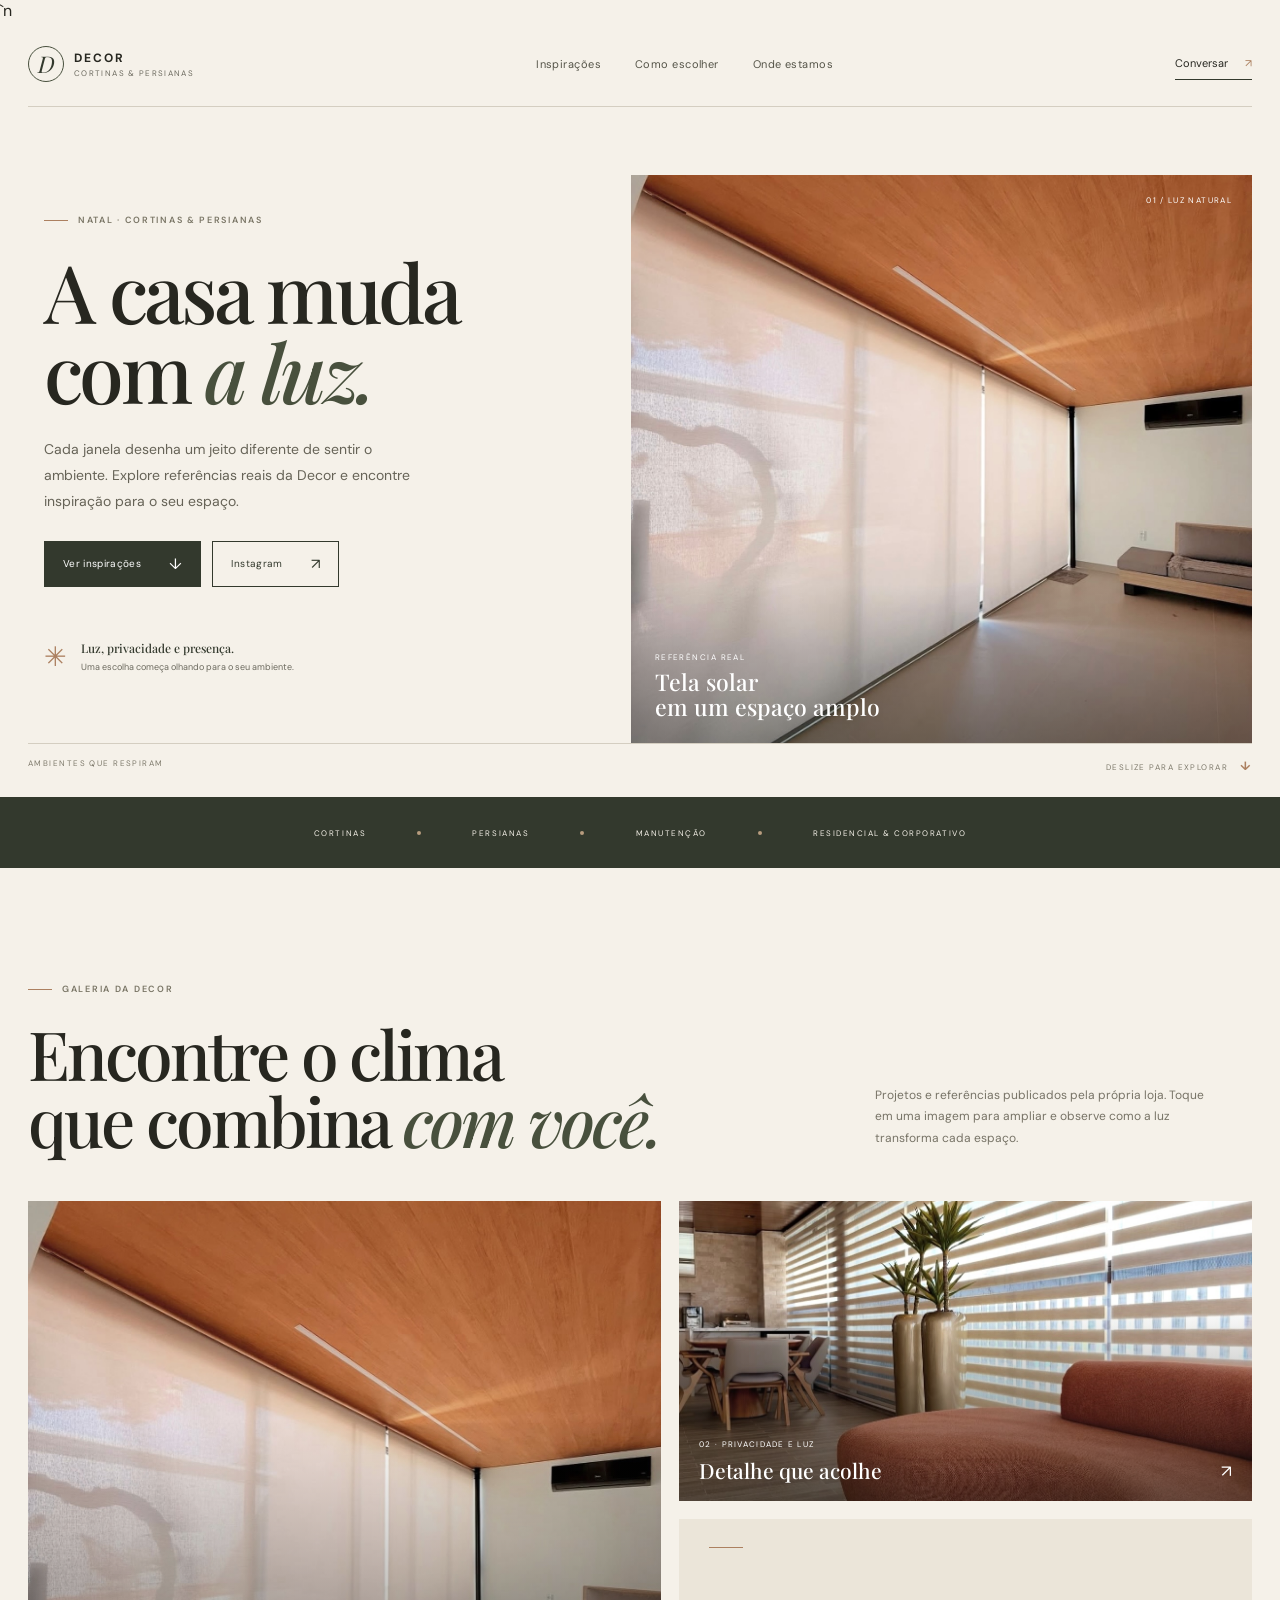
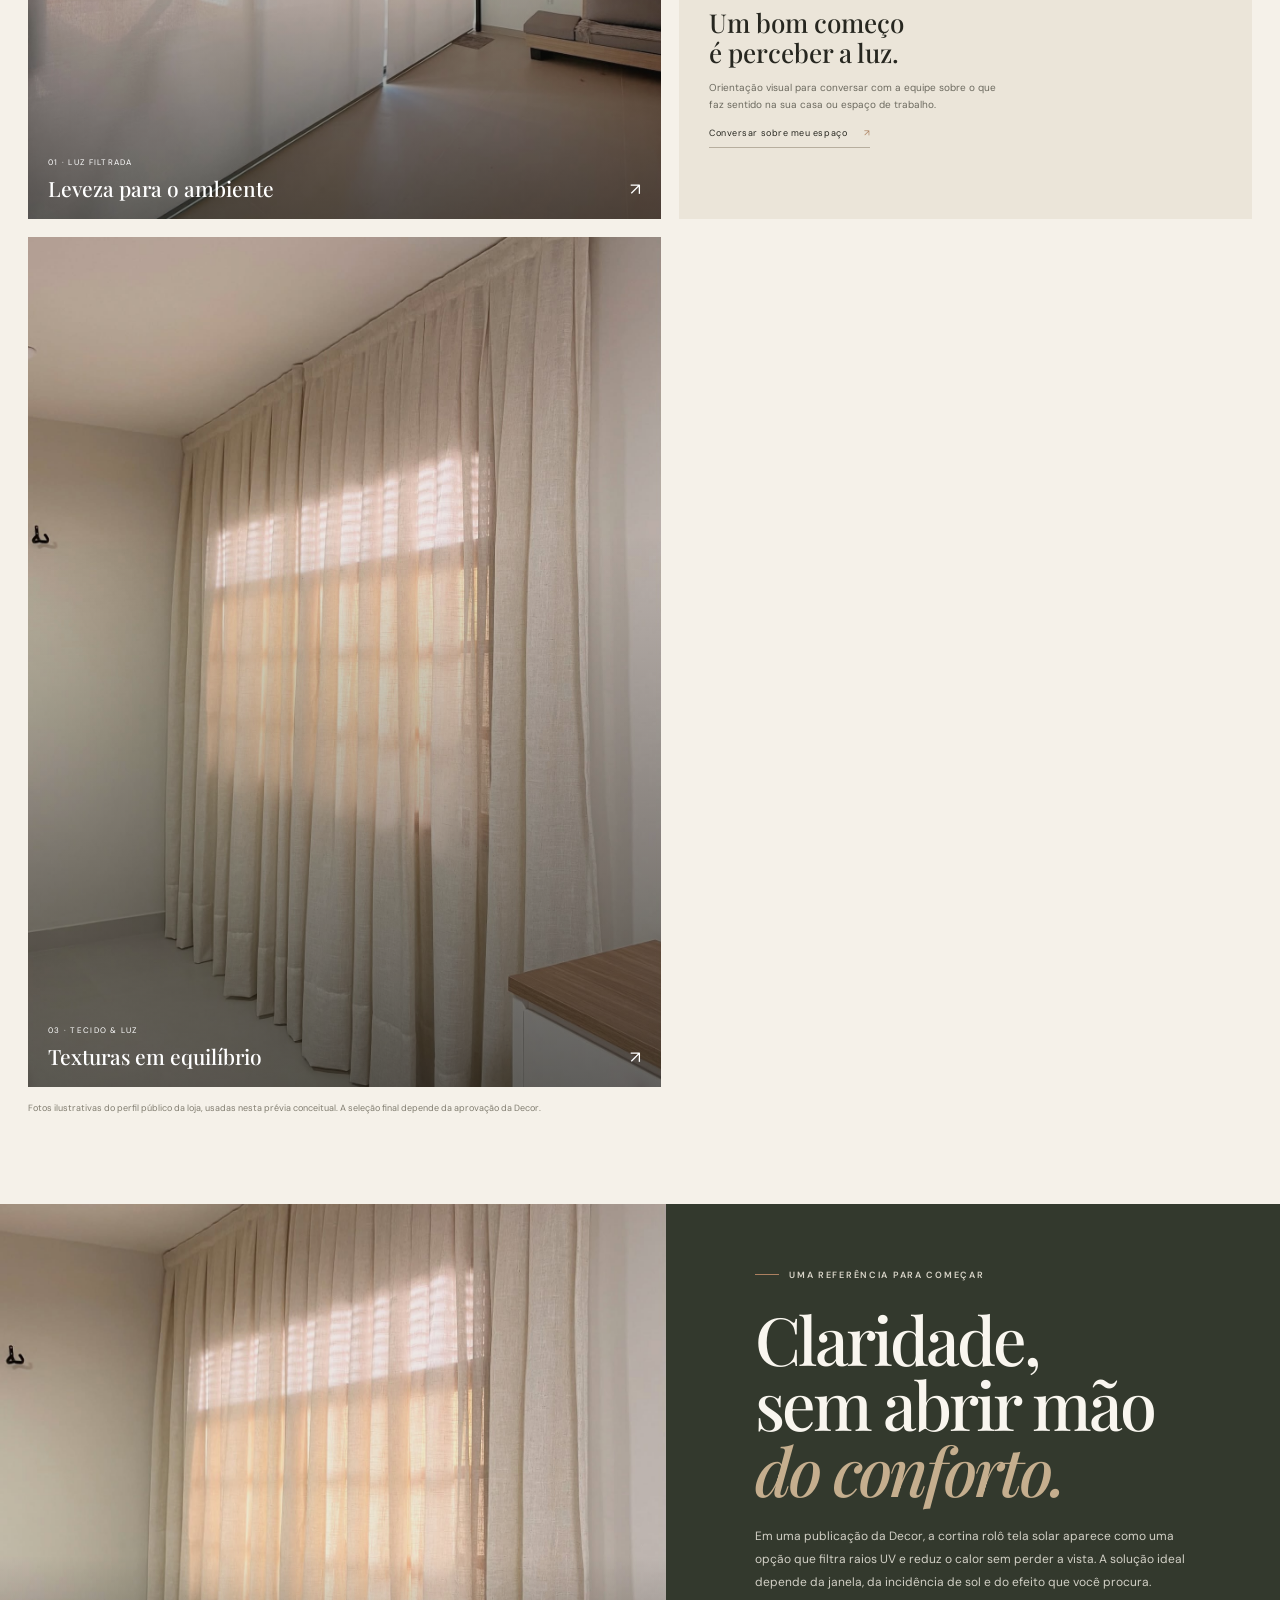
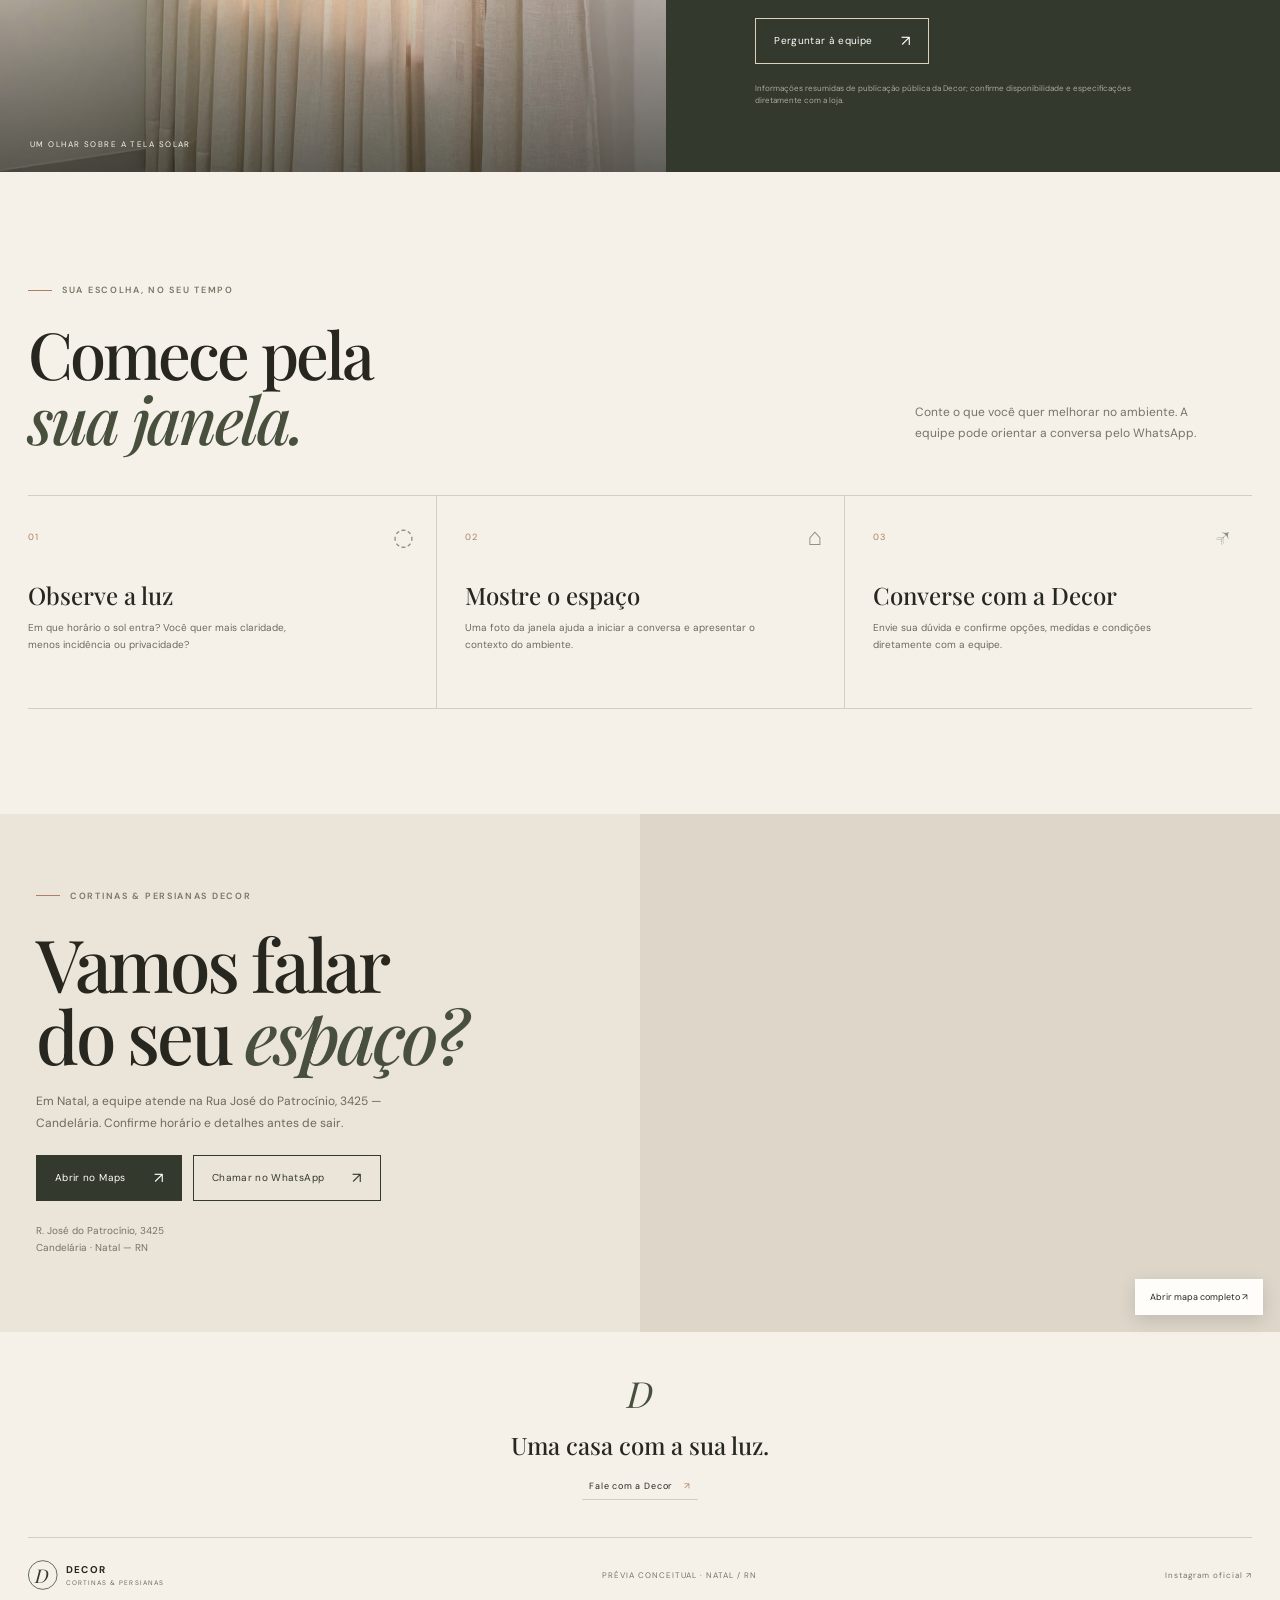
==== index.html @ 58fa0fb6 "Create Cortinas Decor concept site" ====
<!doctype html>
<html lang="pt-BR">
<head>
  <meta charset="utf-8">
  <meta name="viewport" content="width=device-width, initial-scale=1">
  <meta name="theme-color" content="#f5f1e9">
  <meta name="description" content="Cortinas e persianas para transformar a luz dos ambientes. Conheça a Cortinas & Persianas Decor em Natal e converse pelo WhatsApp.">
  <title>Decor — A casa muda com a luz</title>
  <link rel="icon" href="data:image/svg+xml,%3Csvg xmlns=%22http://www.w3.org/2000/svg%22 viewBox=%220 0 40 40%22%3E%3Ccircle cx=%2220%22 cy=%2220%22 r=%2219%22 fill=%22%23f5f1e9%22 stroke=%22%2333392d%22/%3E%3Ctext x=%2220%22 y=%2228%22 text-anchor=%22middle%22 font-family=%22Georgia%22 font-style=%22italic%22 font-size=%2226%22 fill=%22%2333392d%22%3ED%3C/text%3E%3C/svg%3E">`n  <link rel="preconnect" href="https://fonts.googleapis.com">
  <link rel="preconnect" href="https://fonts.gstatic.com" crossorigin>
  <link href="https://fonts.googleapis.com/css2?family=DM+Sans:wght@400;500;600;700&family=Playfair+Display:ital,wght@0,500;0,600;0,700;1,500;1,600&display=swap" rel="stylesheet">
  <link rel="stylesheet" href="styles.css">
</head>
<body>
  <a class="skip-link" href="#conteudo">Pular para o conteúdo</a>
  <header class="topbar">
    <a class="brand" href="#inicio" aria-label="Decor, início"><span class="brand-mark">D</span><span><b>DECOR</b><small>CORTINAS & PERSIANAS</small></span></a>
    <nav aria-label="Navegação principal"><a href="#colecao">Inspirações</a><a href="#escolha">Como escolher</a><a href="#visite">Onde estamos</a></nav>
    <a class="top-cta" href="https://wa.me/5584994468033" target="_blank" rel="noreferrer">Conversar <span aria-hidden="true">↗</span></a>
  </header>

  <main id="conteudo">
    <section class="hero" id="inicio">
      <div class="hero-copy">
        <p class="eyebrow"><i></i> NATAL · CORTINAS & PERSIANAS</p>
        <h1>A casa muda<br>com <em>a luz.</em></h1>
        <p class="lede">Cada janela desenha um jeito diferente de sentir o ambiente. Explore referências reais da Decor e encontre inspiração para o seu espaço.</p>
        <div class="hero-actions"><a class="button dark" href="#colecao">Ver inspirações <span>↓</span></a><a class="button line" href="https://www.instagram.com/_persianasdecor/" target="_blank" rel="noreferrer">Instagram <span>↗</span></a></div>
        <div class="hero-footnote"><span class="sun-mark">✳</span><span><b>Luz, privacidade e presença.</b><small>Uma escolha começa olhando para o seu ambiente.</small></span></div>
      </div>
      <div class="hero-image">
        <img src="assets/decor-post-natal.jpg" alt="Cortina rolô tela solar instalada em sala integrada, em foto publicada pelo perfil da Decor" fetchpriority="high">
        <span class="photo-index">01 / LUZ NATURAL</span>
        <div class="image-note"><span>REFERÊNCIA REAL</span><b>Tela solar<br>em um espaço amplo</b></div>
      </div>
      <div class="hero-rule"><span>AMBIENTES QUE RESPIRAM</span><span>DESLIZE PARA EXPLORAR <b>↓</b></span></div>
    </section>

    <section class="intro-strip" aria-label="Especialidades">
      <span>CORTINAS</span><i></i><span>PERSIANAS</span><i></i><span>MANUTENÇÃO</span><i></i><span>RESIDENCIAL & CORPORATIVO</span>
    </section>

    <section class="collection section" id="colecao">
      <div class="section-head">
        <div><p class="eyebrow"><i></i> GALERIA DA DECOR</p><h2>Encontre o clima<br>que combina <em>com você.</em></h2></div>
        <p class="section-note">Projetos e referências publicados pela própria loja. Toque em uma imagem para ampliar e observe como a luz transforma cada espaço.</p>
      </div>
      <div class="gallery">
        <button class="gallery-card tall" data-image="assets/decor-post-natal.jpg" data-caption="Cortina rolô tela solar · referência publicada pela Decor" aria-label="Ampliar foto de cortina rolô tela solar">
          <img src="assets/decor-post-natal.jpg" alt="Cortina rolô tela solar filtrando a luz em uma sala ampla" loading="lazy"><span class="gallery-caption"><small>01 · LUZ FILTRADA</small><b>Leveza para o ambiente</b><i>↗</i></span>
        </button>
        <button class="gallery-card wide" data-image="assets/decor-post-04.jpg" data-caption="Persiana em ambiente residencial · referência publicada pela Decor" aria-label="Ampliar foto de persiana em ambiente">
          <img src="assets/decor-post-04.jpg" alt="Persiana instalada em ambiente residencial, em foto publicada no perfil da Decor" loading="lazy"><span class="gallery-caption"><small>02 · PRIVACIDADE E LUZ</small><b>Detalhe que acolhe</b><i>↗</i></span>
        </button>
        <div class="gallery-note"><span class="note-line"></span><b>Um bom começo<br>é perceber a luz.</b><p>Orientação visual para conversar com a equipe sobre o que faz sentido na sua casa ou espaço de trabalho.</p><a href="https://wa.me/5584994468033?text=Oi%21%20Vi%20as%20refer%C3%AAncias%20da%20Decor%20e%20quero%20conversar%20sobre%20uma%20janela." target="_blank" rel="noreferrer">Conversar sobre meu espaço <span>↗</span></a></div>
        <button class="gallery-card wide second" data-image="assets/decor-post-03.jpg" data-caption="Cortina em tecido claro · referência publicada pela Decor" aria-label="Ampliar foto de cortina em tecido claro">
          <img src="assets/decor-post-03.jpg" alt="Cortina de tecido claro filtrando a luz de uma janela, em foto publicada pela Decor" loading="lazy"><span class="gallery-caption"><small>03 · TECIDO & LUZ</small><b>Texturas em equilíbrio</b><i>↗</i></span>
        </button>
      </div>
      <p class="image-disclaimer">Fotos ilustrativas do perfil público da loja, usadas nesta prévia conceitual. A seleção final depende da aprovação da Decor.</p>
    </section>

    <section class="solar-section" id="escolha">
      <div class="solar-photo"><img src="assets/decor-post-03.jpg" alt="Cortina de tecido claro filtrando a luz, em foto da Decor" loading="lazy"><span>UM OLHAR SOBRE A TELA SOLAR</span></div>
      <div class="solar-copy"><p class="eyebrow light"><i></i> UMA REFERÊNCIA PARA COMEÇAR</p><h2>Claridade,<br>sem abrir mão<br><em>do conforto.</em></h2><p>Em uma publicação da Decor, a cortina rolô tela solar aparece como uma opção que filtra raios UV e reduz o calor sem perder a vista. A solução ideal depende da janela, da incidência de sol e do efeito que você procura.</p><a class="button cream" href="https://wa.me/5584994468033?text=Oi%21%20Queria%20entender%20se%20a%20tela%20solar%20faz%20sentido%20para%20meu%20ambiente." target="_blank" rel="noreferrer">Perguntar à equipe <span>↗</span></a><small>Informações resumidas de publicação pública da Decor; confirme disponibilidade e especificações diretamente com a loja.</small></div>
    </section>

    <section class="steps section" aria-labelledby="steps-title">
      <div class="section-head compact"><div><p class="eyebrow"><i></i> SUA ESCOLHA, NO SEU TEMPO</p><h2 id="steps-title">Comece pela<br><em>sua janela.</em></h2></div><p class="section-note">Conte o que você quer melhorar no ambiente. A equipe pode orientar a conversa pelo WhatsApp.</p></div>
      <div class="steps-grid">
        <article><span>01</span><div class="step-symbol">◌</div><h3>Observe a luz</h3><p>Em que horário o sol entra? Você quer mais claridade, menos incidência ou privacidade?</p></article>
        <article><span>02</span><div class="step-symbol">⌂</div><h3>Mostre o espaço</h3><p>Uma foto da janela ajuda a iniciar a conversa e apresentar o contexto do ambiente.</p></article>
        <article><span>03</span><div class="step-symbol">↗</div><h3>Converse com a Decor</h3><p>Envie sua dúvida e confirme opções, medidas e condições diretamente com a equipe.</p></article>
      </div>
    </section>

    <section class="visit" id="visite">
      <div class="visit-copy"><p class="eyebrow"><i></i> CORTINAS & PERSIANAS DECOR</p><h2>Vamos falar<br>do seu <em>espaço?</em></h2><p>Em Natal, a equipe atende na Rua José do Patrocínio, 3425 — Candelária. Confirme horário e detalhes antes de sair.</p><div class="visit-actions"><a class="button dark" href="https://www.google.com/maps/search/?api=1&query=Cortinas%20%26%20Persianas%20Decor%2C%20R.%20Jos%C3%A9%20do%20Patroc%C3%ADnio%2C%203425%2C%20Natal%20RN" target="_blank" rel="noreferrer">Abrir no Maps <span>↗</span></a><a class="button line" href="https://wa.me/5584994468033" target="_blank" rel="noreferrer">Chamar no WhatsApp <span>↗</span></a></div><p class="address">R. José do Patrocínio, 3425<br>Candelária · Natal — RN</p></div>
      <div class="map-frame"><iframe title="Mapa da Cortinas & Persianas Decor em Candelária, Natal" src="https://maps.google.com/maps?q=Cortinas%20%26%20Persianas%20Decor%2C%20R.%20Jos%C3%A9%20do%20Patroc%C3%ADnio%2C%203425%2C%20Natal%20RN&t=&z=15&ie=UTF8&iwloc=&output=embed" loading="lazy" referrerpolicy="no-referrer-when-downgrade"></iframe><a href="https://www.google.com/maps/search/?api=1&query=Cortinas%20%26%20Persianas%20Decor%2C%20Natal%20RN" target="_blank" rel="noreferrer">Abrir mapa completo ↗</a></div>
    </section>

    <section class="closing"><span class="closing-mark">D</span><p>Uma casa com a sua luz.</p><a href="https://wa.me/5584994468033" target="_blank" rel="noreferrer">Fale com a Decor <span>↗</span></a></section>
  </main>

  <footer><a class="brand footer-brand" href="#inicio"><span class="brand-mark">D</span><span><b>DECOR</b><small>CORTINAS & PERSIANAS</small></span></a><span>PRÉVIA CONCEITUAL · NATAL / RN</span><a href="https://www.instagram.com/_persianasdecor/" target="_blank" rel="noreferrer">Instagram oficial ↗</a></footer>
  <a class="mobile-contact" href="https://wa.me/5584994468033" target="_blank" rel="noreferrer"><span>Converse com a Decor</span><b>↗</b></a>

  <dialog class="lightbox" aria-label="Imagem ampliada"><button class="lightbox-close" aria-label="Fechar imagem">×</button><img src="" alt=""><p></p></dialog>
  <script src="app.js" defer></script>
</body>
</html>
---- styles.css ----
:root{--paper:#f5f1e9;--paper2:#ebe5d9;--ink:#272720;--muted:#6c6a5f;--olive:#33392d;--olive2:#48503d;--line:#d4cec1;--accent:#ac8060;--white:#fffdfa;--serif:'Playfair Display',Georgia,serif;--sans:'DM Sans',Arial,sans-serif;--page:min(1240px,calc(100% - 56px))}*{box-sizing:border-box}html{scroll-behavior:smooth}body{margin:0;background:var(--paper);color:var(--ink);font-family:var(--sans);-webkit-font-smoothing:antialiased}a{color:inherit;text-decoration:none}button{font:inherit}.skip-link{position:absolute;left:-999px;top:12px;background:#fff;padding:12px;z-index:99}.skip-link:focus{left:12px}.topbar{height:86px;width:var(--page);margin:auto;display:flex;align-items:center;justify-content:space-between;border-bottom:1px solid var(--line);gap:24px}.brand{display:flex;align-items:center;gap:10px}.brand-mark{display:grid;place-items:center;width:36px;height:36px;border:1px solid var(--olive2);border-radius:50%;font:italic 23px var(--serif);color:var(--olive)}.brand span:last-child{display:grid;gap:2px}.brand b{font-size:12px;letter-spacing:.17em}.brand small{font-size:8px;letter-spacing:.17em;color:var(--muted)}.topbar nav{display:flex;gap:34px;font-size:11px;letter-spacing:.04em;color:#555448}.topbar nav a:hover,footer a:hover{color:var(--accent)}.top-cta{font-size:11px;border-bottom:1px solid var(--olive);padding:9px 0}.top-cta span{padding-left:14px;color:var(--accent)}.hero{width:var(--page);margin:auto;min-height:690px;display:grid;grid-template-columns:.92fr 1.08fr;grid-template-rows:1fr auto;column-gap:6%;padding:68px 0 23px}.hero-copy{align-self:center;padding:0 0 30px 3%}.eyebrow{margin:0 0 25px;color:#797565;font-size:9px;letter-spacing:.19em;font-weight:600;display:flex;align-items:center;gap:10px}.eyebrow i{display:block;width:24px;height:1px;background:var(--accent)}h1,h2{font:500 clamp(48px,6.3vw,84px)/.99 var(--serif);letter-spacing:-.045em;margin:0}h1 em,h2 em{color:var(--olive2);font-weight:500}.lede{max-width:390px;margin:26px 0 26px;color:#666357;font-size:14px;line-height:1.85}.hero-actions,.visit-actions{display:flex;gap:11px;flex-wrap:wrap}.button{min-height:46px;padding:0 18px;display:inline-flex;align-items:center;justify-content:center;gap:28px;border:1px solid var(--olive);font-size:10px;letter-spacing:.035em;transition:background .2s,color .2s,transform .2s}.button:hover{transform:translateY(-2px)}.button span{font-size:15px}.button.dark{background:var(--olive);color:#fff}.button.dark:hover{background:#242920}.button.line{color:var(--olive)}.button.line:hover{background:#e9e3d6}.hero-footnote{margin-top:52px;display:flex;align-items:center;gap:14px;color:var(--olive)}.sun-mark{font-size:27px;color:var(--accent)}.hero-footnote span:last-child{display:grid;gap:5px}.hero-footnote b{font:500 12px var(--serif)}.hero-footnote small{font-size:9px;color:var(--muted)}.hero-image{position:relative;align-self:stretch;min-height:500px;overflow:hidden;background:#dad2c3}.hero-image:after{content:'';position:absolute;inset:0;background:linear-gradient(180deg,transparent 72%,rgba(20,22,17,.38))}.hero-image img{width:100%;height:100%;position:absolute;inset:0;object-fit:cover;object-position:center 56%}.photo-index{position:absolute;z-index:1;right:20px;top:20px;color:#fff;font-size:8px;letter-spacing:.17em}.image-note{position:absolute;z-index:1;left:24px;bottom:23px;color:white;display:grid;gap:8px}.image-note span{font-size:8px;letter-spacing:.18em}.image-note b{font:500 23px/1.08 var(--serif)}.hero-rule{grid-column:1/-1;display:flex;justify-content:space-between;border-top:1px solid var(--line);padding-top:14px;color:#7e7a6c;font-size:8px;letter-spacing:.18em}.hero-rule b{font-size:12px;color:var(--accent);padding-left:8px}.intro-strip{height:71px;background:var(--olive);color:#f4f0e7;display:flex;justify-content:center;align-items:center;gap:clamp(12px,4vw,52px);font-size:8px;letter-spacing:.19em;flex-wrap:wrap;padding:10px 18px}.intro-strip i{width:4px;height:4px;border-radius:50%;background:#b89c7e}.section{width:var(--page);margin:auto}.collection{padding:115px 0 90px}.section-head{display:flex;align-items:end;justify-content:space-between;gap:45px;margin-bottom:47px}.section-head h2{font-size:clamp(44px,5.3vw,68px)}.section-note{max-width:340px;color:#777366;font-size:12px;line-height:1.8;margin:0 3% 5px 0}.gallery{display:grid;grid-template-columns:1.05fr .95fr;grid-template-rows:300px 300px;gap:18px}.gallery-card{position:relative;border:0;padding:0;overflow:hidden;background:#ded6c9;cursor:zoom-in;text-align:left}.gallery-card img{width:100%;height:100%;object-fit:cover;transition:transform .7s cubic-bezier(.2,.7,.2,1)}.gallery-card:hover img{transform:scale(1.035)}.gallery-card.tall{grid-row:span 2}.gallery-card.tall img{object-position:center}.gallery-card.wide img{object-position:center 54%}.gallery-card:after{content:'';position:absolute;inset:35% 0 0;background:linear-gradient(transparent,rgba(20,21,17,.58))}.gallery-caption{position:absolute;z-index:1;left:20px;right:20px;bottom:17px;color:white;display:grid;gap:7px}.gallery-caption small{font-size:8px;letter-spacing:.16em}.gallery-caption b{font:500 21px var(--serif)}.gallery-caption i{position:absolute;right:0;bottom:2px;font-style:normal;font-size:17px}.gallery-note{grid-column:2;grid-row:2;position:relative;background:var(--paper2);padding:28px 30px;display:flex;flex-direction:column;justify-content:center}.note-line{position:absolute;top:28px;left:30px;width:34px;height:1px;background:var(--accent)}.gallery-note>b{font:500 26px/1.15 var(--serif);margin:17px 0 11px}.gallery-note p{font-size:10px;color:var(--muted);line-height:1.7;max-width:300px;margin:0 0 14px}.gallery-note a{font-size:9px;letter-spacing:.06em;border-bottom:1px solid #b7ae9e;padding-bottom:8px;align-self:flex-start}.gallery-note a span{padding-left:14px;color:var(--accent)}.image-disclaimer{font-size:9px;color:#817d70;margin:15px 0 0}.solar-section{display:grid;grid-template-columns:1.04fr .96fr;min-height:560px;background:var(--olive);color:#f7f4ed}.solar-photo{min-height:520px;position:relative;overflow:hidden}.solar-photo img{width:100%;height:100%;position:absolute;inset:0;object-fit:cover}.solar-photo:after{content:'';position:absolute;inset:0;background:linear-gradient(0deg,rgba(15,18,13,.52),transparent 38%)}.solar-photo span{position:absolute;bottom:23px;left:30px;z-index:1;font-size:8px;letter-spacing:.18em}.solar-copy{align-self:center;padding:65px clamp(36px,7vw,100px)}.eyebrow.light{color:#d9d5c9}.solar-copy h2{font-size:clamp(46px,5.2vw,69px);color:#f9f6ef}.solar-copy h2 em{color:#c5ae8e}.solar-copy>p:not(.eyebrow){max-width:430px;color:#d2d0c6;font-size:12px;line-height:1.9;margin:22px 0 24px}.button.cream{border-color:#ddd2bd;color:#fff;background:transparent}.button.cream:hover{background:#f5f1e9;color:var(--olive)}.solar-copy>small{display:block;max-width:400px;margin-top:18px;color:#aaa99e;font-size:8px;line-height:1.6}.steps{padding:112px 0 105px}.section-head.compact{margin-bottom:45px}.section-head.compact .section-note{max-width:300px}.section-head.compact h2{font-size:clamp(43px,5.1vw,65px)}.steps-grid{display:grid;grid-template-columns:repeat(3,1fr);border-top:1px solid var(--line);border-bottom:1px solid var(--line)}.steps-grid article{position:relative;padding:28px 28px 31px 0;min-height:212px}.steps-grid article+article{padding-left:28px;border-left:1px solid var(--line)}.steps-grid article>span{font-size:9px;color:var(--accent);letter-spacing:.14em}.step-symbol{position:absolute;top:23px;right:22px;font:24px var(--serif);color:#8b927b}.steps-grid h3{font:500 24px var(--serif);margin:34px 0 8px}.steps-grid p{max-width:290px;margin:0;color:var(--muted);font-size:10px;line-height:1.75}.visit{display:grid;grid-template-columns:1fr 1fr;background:#eae4d9;min-height:478px}.visit-copy{padding:76px max(36px,calc((100vw - 1240px)/2));padding-right:8%}.visit-copy h2{font-size:clamp(48px,5.8vw,73px)}.visit-copy>p:not(.eyebrow):not(.address){font-size:12px;line-height:1.8;color:var(--muted);max-width:390px;margin:20px 0}.address{font-size:10px;line-height:1.7;color:#777367;margin:21px 0 0}.map-frame{position:relative;min-height:400px;background:#ddd6c9}.map-frame iframe{width:100%;height:100%;position:absolute;border:0;inset:0;filter:grayscale(.6) sepia(.1)}.map-frame>a{position:absolute;right:17px;bottom:17px;background:var(--white);padding:12px 15px;font-size:9px;box-shadow:0 5px 18px #0002}.closing{min-height:205px;text-align:center;display:flex;align-items:center;justify-content:center;flex-direction:column;gap:12px;background:var(--paper)}.closing-mark{font:italic 36px var(--serif);color:var(--olive2)}.closing p{font:500 24px var(--serif);margin:0}.closing>a{font-size:9px;letter-spacing:.09em;border-bottom:1px solid var(--line);padding:7px}.closing>a span{padding-left:8px;color:var(--accent)}footer{width:var(--page);height:75px;margin:auto;border-top:1px solid var(--line);display:flex;align-items:center;justify-content:space-between;color:#777366;font-size:8px;letter-spacing:.12em}.footer-brand{color:var(--ink);transform:scale(.82);transform-origin:left center}.mobile-contact{display:none}.lightbox{border:0;padding:0;background:#171913;color:#fff;max-width:min(92vw,900px);max-height:92vh;overflow:visible}.lightbox::backdrop{background:rgba(16,18,15,.88)}.lightbox img{display:block;max-width:90vw;max-height:82vh;object-fit:contain}.lightbox p{margin:10px 0;font-size:10px}.lightbox-close{position:absolute;right:-14px;top:-14px;border:0;border-radius:50%;width:36px;height:36px;background:var(--paper);color:var(--ink);font-size:24px;cursor:pointer}
@media(max-width:800px){:root{--page:calc(100% - 36px)}.topbar{height:70px}.topbar nav{gap:16px;font-size:9px}.top-cta{font-size:9px}.hero{padding:34px 0 18px;min-height:auto;grid-template-columns:.9fr 1.1fr;column-gap:20px}.hero-copy{padding-left:0}.eyebrow{font-size:8px;margin-bottom:17px}h1{font-size:clamp(45px,8vw,67px)}.lede{font-size:12px;margin:18px 0}.hero-footnote{margin-top:28px}.hero-image{min-height:410px}.section-head{gap:25px}.section-note{max-width:270px;font-size:10px}.collection{padding:85px 0 70px}.gallery{grid-template-rows:260px 260px}.solar-section{min-height:450px}.solar-photo{min-height:440px}.solar-copy{padding:40px 35px}.visit-copy{padding:55px 28px}.map-frame{min-height:380px}}
@media(max-width:600px){:root{--page:calc(100% - 34px)}.topbar{height:66px}.brand-mark{width:32px;height:32px}.brand b{font-size:11px}.brand small{font-size:7px}.topbar nav{display:none}.top-cta{margin-left:auto}.hero{display:flex;flex-direction:column;padding:36px 0 19px;gap:25px}.hero-copy{width:100%;padding:0}.hero h1{font-size:clamp(52px,15vw,72px)}.lede{font-size:12px;max-width:350px}.hero-actions .button{min-height:44px;gap:18px;padding:0 13px}.hero-footnote{margin-top:22px}.hero-image{width:100%;height:430px;min-height:0}.hero-image img{object-position:center 54%}.hero-rule{width:100%;font-size:7px;letter-spacing:.12em}.intro-strip{min-height:72px;height:auto;gap:10px 17px;font-size:7px;letter-spacing:.14em}.intro-strip i{width:3px;height:3px}.collection{padding:70px 0 58px}.section-head{display:block;margin-bottom:28px}.section-head h2{font-size:clamp(43px,12vw,60px)}.section-note{margin:17px 0 0;max-width:330px}.gallery{display:grid;grid-template-columns:1fr 1fr;grid-template-rows:255px 205px 220px;gap:10px}.gallery-card.tall{grid-column:1/-1;grid-row:auto}.gallery-card.wide{grid-column:auto;grid-row:auto}.gallery-note{grid-column:1/-1;grid-row:auto;min-height:205px;padding:25px}.gallery-card.second{grid-column:1/-1}.gallery-caption{left:13px;right:13px;bottom:12px}.gallery-caption b{font-size:17px}.gallery-caption small{font-size:7px}.note-line{top:22px;left:25px}.gallery-note>b{font-size:24px;margin:17px 0 9px}.solar-section{display:flex;flex-direction:column}.solar-photo{height:330px;min-height:0}.solar-copy{padding:48px 25px 53px}.solar-copy h2{font-size:clamp(48px,13vw,64px)}.solar-copy>p:not(.eyebrow){font-size:11px}.steps{padding:72px 0 65px}.section-head.compact{margin-bottom:27px}.steps-grid{display:block}.steps-grid article,.steps-grid article+article{min-height:0;padding:21px 10px 22px 0;border-left:0;border-bottom:1px solid var(--line)}.steps-grid article:last-child{border-bottom:0}.steps-grid h3{margin:16px 0 6px;font-size:22px}.steps-grid p{max-width:310px;font-size:10px}.step-symbol{top:17px;right:6px}.visit{display:flex;flex-direction:column}.visit-copy{padding:55px 22px 39px}.visit-copy h2{font-size:clamp(49px,13vw,65px)}.visit-copy>p:not(.eyebrow):not(.address){font-size:11px}.visit-actions{gap:8px}.visit-actions .button{font-size:9px;gap:15px;padding:0 12px}.map-frame{height:330px;min-height:330px}.closing{min-height:175px}.closing p{font-size:22px}footer{height:auto;min-height:84px;gap:9px;flex-wrap:wrap;padding:15px 0 24px;font-size:7px}.footer-brand{flex-basis:100%;transform:none}.mobile-contact{position:fixed;z-index:20;left:12px;right:12px;bottom:12px;height:48px;background:var(--olive);color:white;display:flex;align-items:center;justify-content:space-between;padding:0 18px;font-size:11px;box-shadow:0 8px 25px #20221b38}.mobile-contact b{font-size:18px;font-weight:400}.lightbox{max-width:94vw}.lightbox img{max-width:94vw;max-height:78vh}}
@media(prefers-reduced-motion:reduce){html{scroll-behavior:auto}*,*::before,*::after{transition:none!important;animation:none!important}}
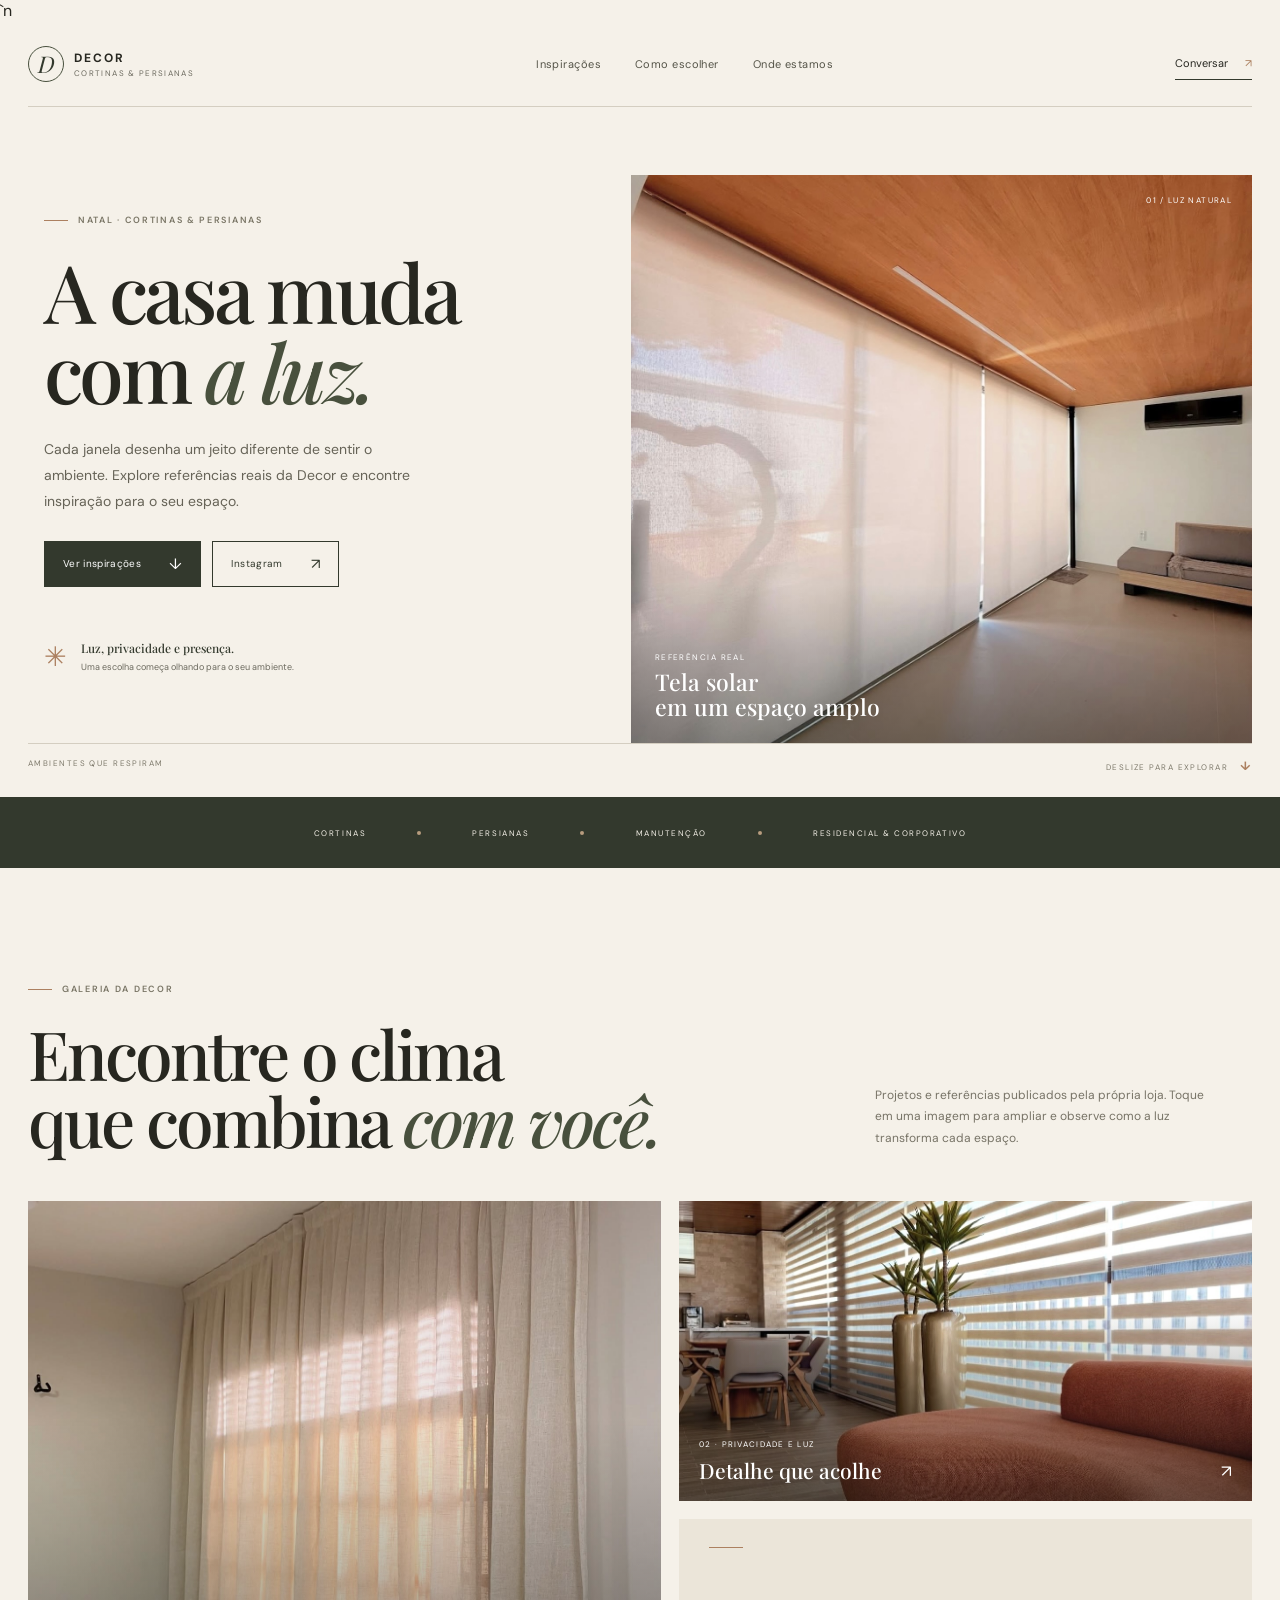
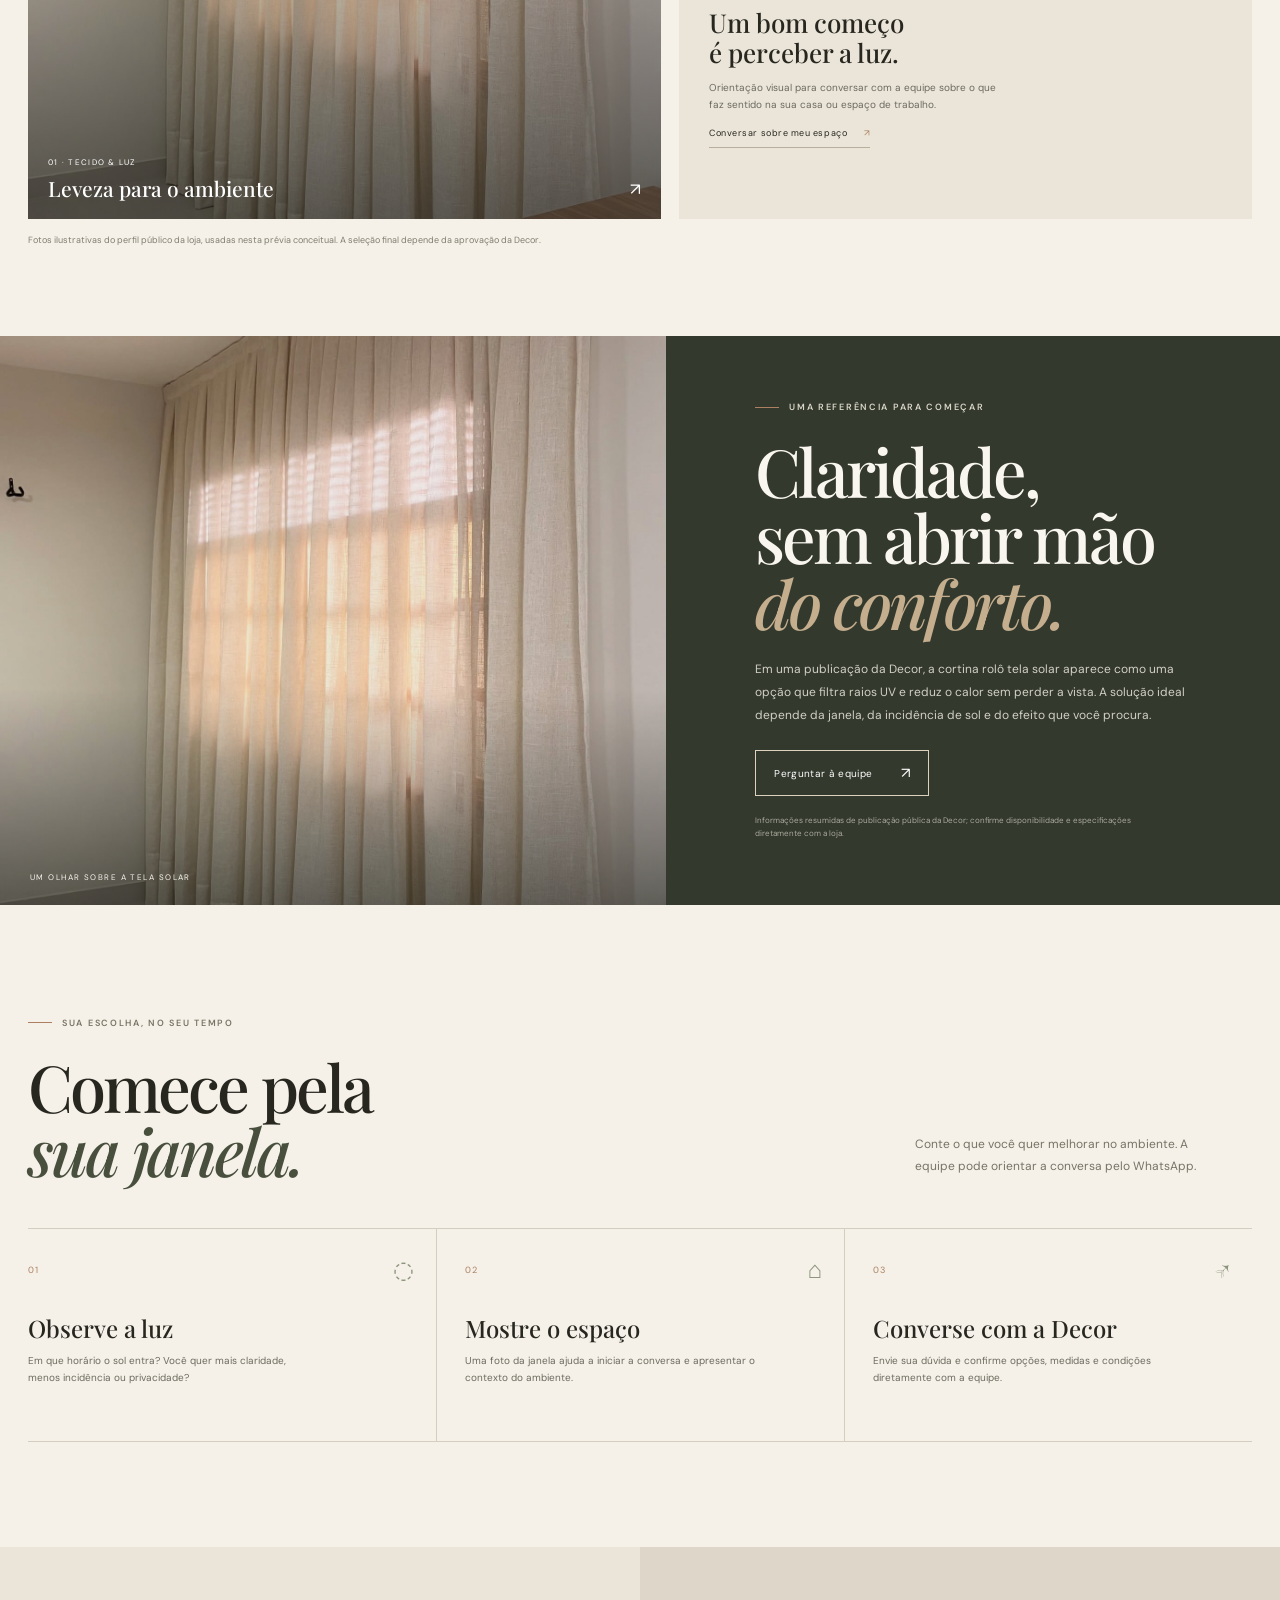
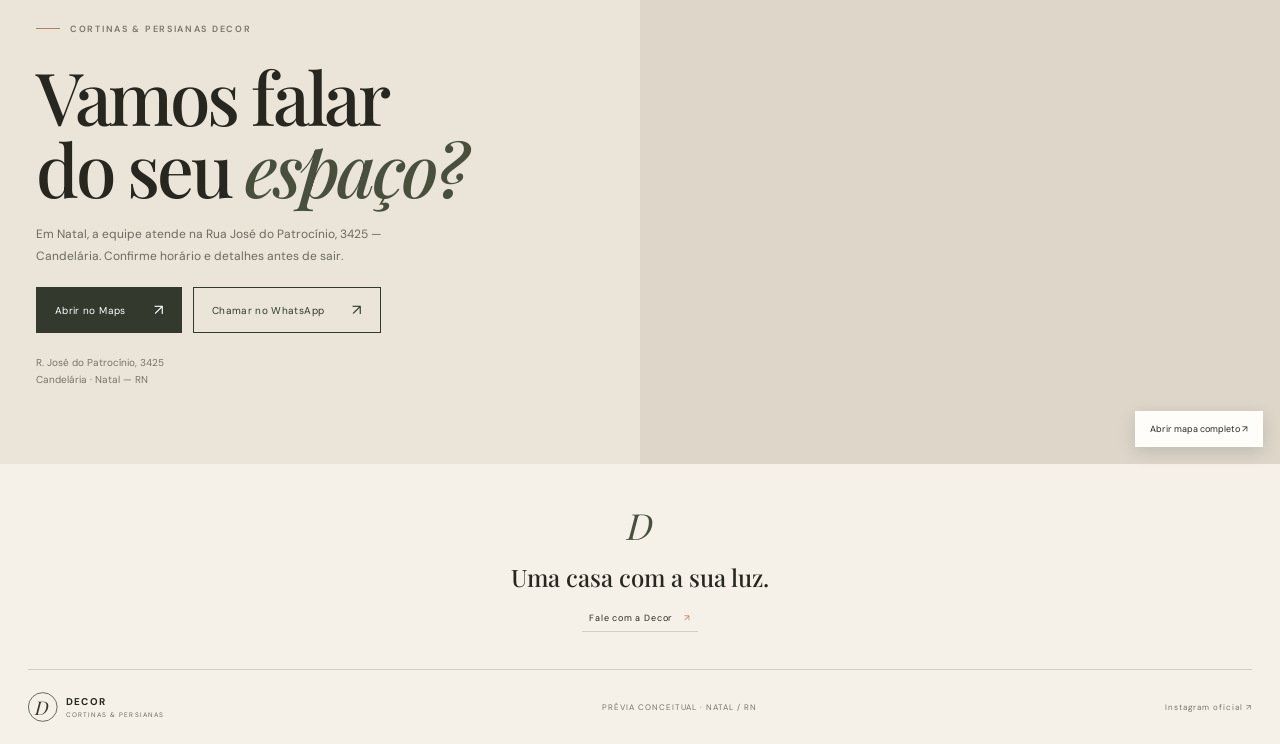
==== commit d04629ff: "Refine gallery and add presentation board" ====
--- a/index.html
+++ b/index.html
@@ -46,16 +46,13 @@
         <p class="section-note">Projetos e referências publicados pela própria loja. Toque em uma imagem para ampliar e observe como a luz transforma cada espaço.</p>
       </div>
       <div class="gallery">
-        <button class="gallery-card tall" data-image="assets/decor-post-natal.jpg" data-caption="Cortina rolô tela solar · referência publicada pela Decor" aria-label="Ampliar foto de cortina rolô tela solar">
-          <img src="assets/decor-post-natal.jpg" alt="Cortina rolô tela solar filtrando a luz em uma sala ampla" loading="lazy"><span class="gallery-caption"><small>01 · LUZ FILTRADA</small><b>Leveza para o ambiente</b><i>↗</i></span>
+        <button class="gallery-card tall" data-image="assets/decor-post-03.jpg" data-caption="Cortina de tecido claro · referência publicada pela Decor" aria-label="Ampliar foto de cortina em tecido claro">
+          <img src="assets/decor-post-03.jpg" alt="Cortina de tecido claro filtrando a luz de uma janela, em foto publicada pela Decor" loading="lazy"><span class="gallery-caption"><small>01 · TECIDO & LUZ</small><b>Leveza para o ambiente</b><i>↗</i></span>
         </button>
         <button class="gallery-card wide" data-image="assets/decor-post-04.jpg" data-caption="Persiana em ambiente residencial · referência publicada pela Decor" aria-label="Ampliar foto de persiana em ambiente">
           <img src="assets/decor-post-04.jpg" alt="Persiana instalada em ambiente residencial, em foto publicada no perfil da Decor" loading="lazy"><span class="gallery-caption"><small>02 · PRIVACIDADE E LUZ</small><b>Detalhe que acolhe</b><i>↗</i></span>
         </button>
         <div class="gallery-note"><span class="note-line"></span><b>Um bom começo<br>é perceber a luz.</b><p>Orientação visual para conversar com a equipe sobre o que faz sentido na sua casa ou espaço de trabalho.</p><a href="https://wa.me/5584994468033?text=Oi%21%20Vi%20as%20refer%C3%AAncias%20da%20Decor%20e%20quero%20conversar%20sobre%20uma%20janela." target="_blank" rel="noreferrer">Conversar sobre meu espaço <span>↗</span></a></div>
-        <button class="gallery-card wide second" data-image="assets/decor-post-03.jpg" data-caption="Cortina em tecido claro · referência publicada pela Decor" aria-label="Ampliar foto de cortina em tecido claro">
-          <img src="assets/decor-post-03.jpg" alt="Cortina de tecido claro filtrando a luz de uma janela, em foto publicada pela Decor" loading="lazy"><span class="gallery-caption"><small>03 · TECIDO & LUZ</small><b>Texturas em equilíbrio</b><i>↗</i></span>
-        </button>
       </div>
       <p class="image-disclaimer">Fotos ilustrativas do perfil público da loja, usadas nesta prévia conceitual. A seleção final depende da aprovação da Decor.</p>
     </section>
